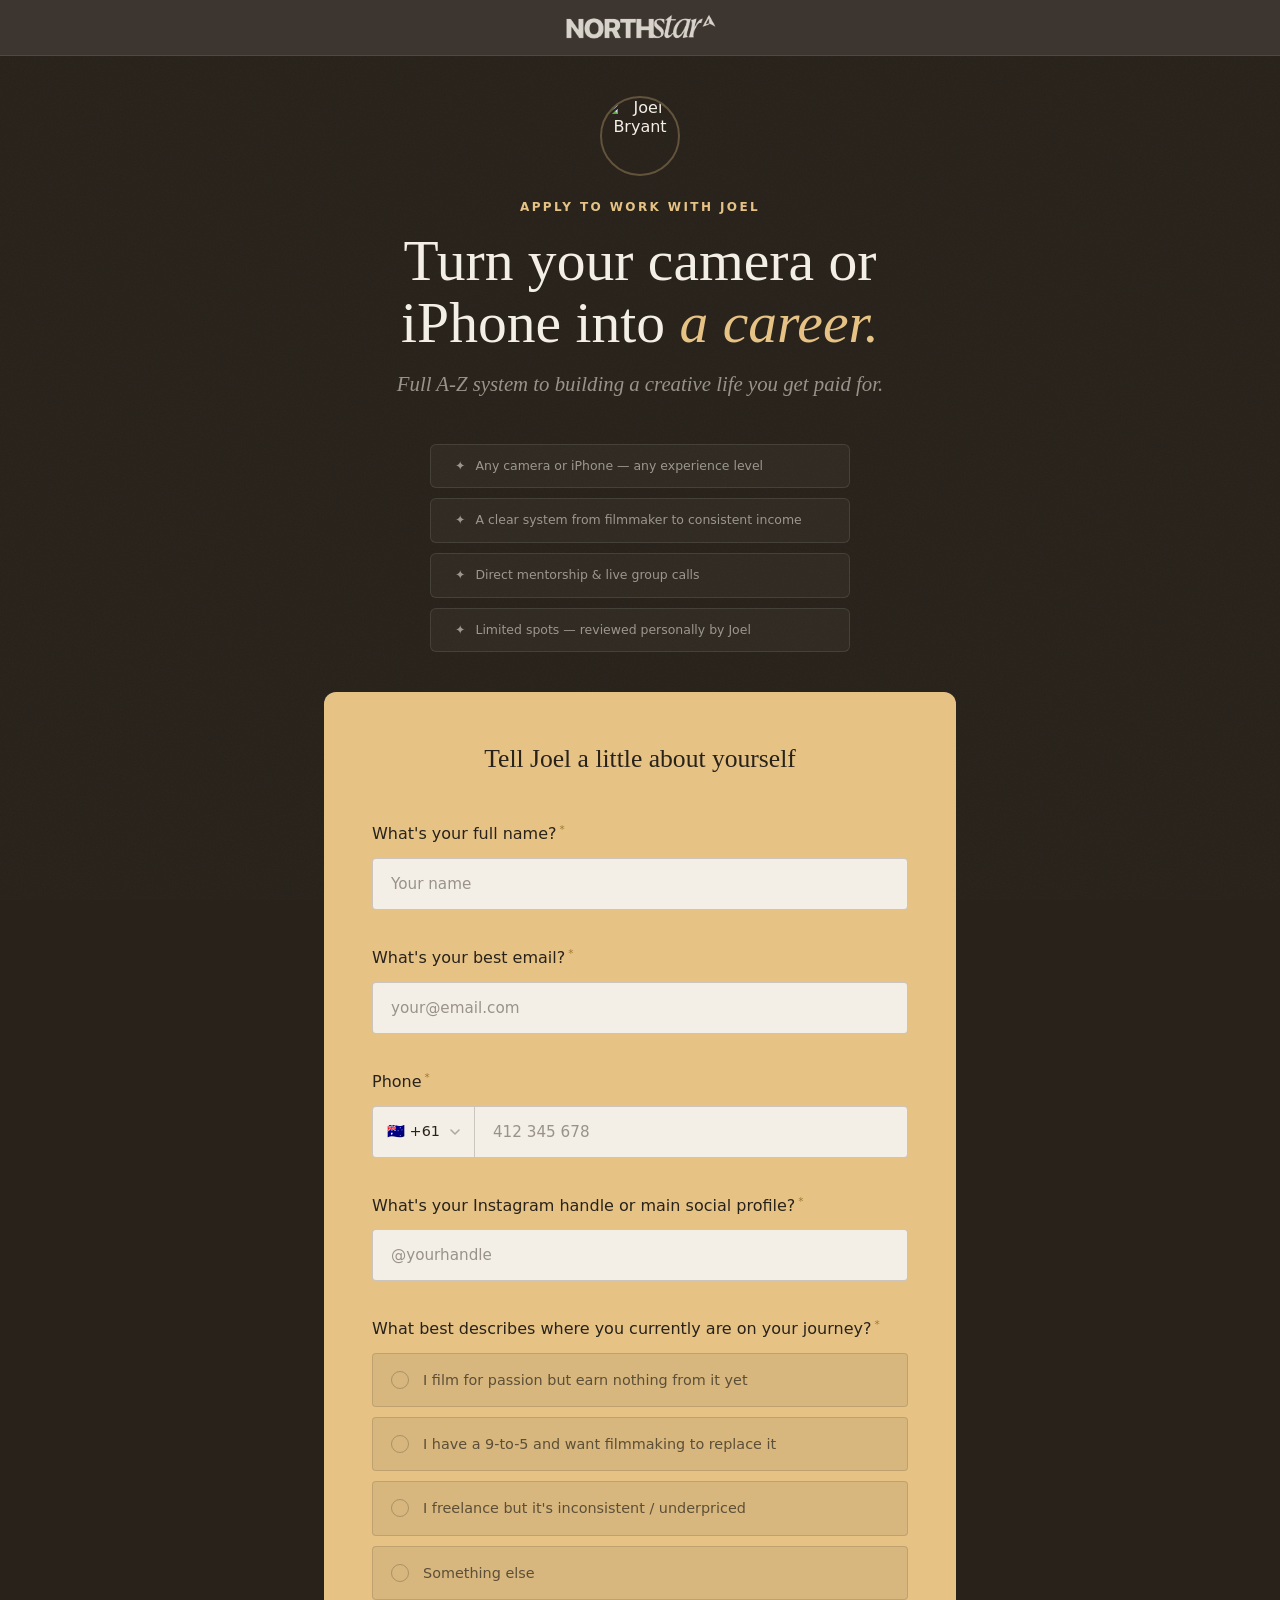
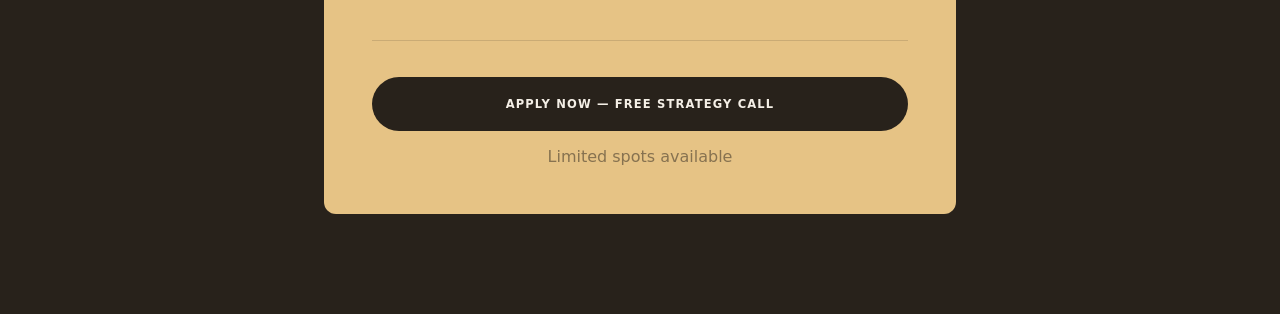
==== apply.html @ 221c1ce3 "Push to the top." ====
<!DOCTYPE html>
<html lang="en">
<head>
<meta charset="UTF-8">
<meta name="viewport" content="width=device-width, initial-scale=1.0">
<title>Apply — Northstar Academy</title>
<link rel="icon" type="image/jpeg" href="images/favicon.jpg">
<link rel="preconnect" href="https://fonts.googleapis.com">
<link rel="preconnect" href="https://fonts.gstatic.com" crossorigin>
<link href="https://fonts.googleapis.com/css2?family=DM+Mono:wght@300;400&display=swap" rel="stylesheet">
<style>
@font-face{font-family:'Canela Text';src:url('fonts/CanelaText-Regular.woff2') format('woff2');font-weight:400;font-style:normal;font-display:swap;}
@font-face{font-family:'Canela Text';src:url('fonts/CanelaText-RegularItalic.woff2') format('woff2');font-weight:400;font-style:italic;font-display:swap;}
@font-face{font-family:'SF Pro Display';src:url('fonts/SFProDisplay-Regular.woff2') format('woff2');font-weight:400;font-style:normal;font-display:swap;}
@font-face{font-family:'SF Pro Display';src:url('fonts/SFProDisplay-Medium.woff2') format('woff2');font-weight:500;font-style:normal;font-display:swap;}

:root{
  --bg:#28221b;--bg2:#3d3530;--bg3:#322b24;
  --cream:#f4efe6;--cream2:rgba(244,239,230,0.55);--cream3:rgba(244,239,230,0.12);
  --gold:#e6c385;--amber:#a07830;
  --border:rgba(244,239,230,0.1);--border2:rgba(244,239,230,0.18);
  --serif:'Canela Text',Georgia,serif;
  --sans:'SF Pro Display',system-ui,sans-serif;
  --mono:'DM Mono',monospace;
}

*,*::before,*::after{box-sizing:border-box;margin:0;padding:0;}
html{scroll-behavior:smooth;}
body{
  background:var(--bg);
  color:var(--cream);
  font-family:var(--sans);
  font-weight:400;
  min-height:100vh;
  -webkit-font-smoothing:antialiased;
}
body::before{content:'';position:fixed;inset:0;pointer-events:none;z-index:0;opacity:0.025;background-image:url("data:image/svg+xml,%3Csvg xmlns='http://www.w3.org/2000/svg' width='300' height='300'%3E%3Cfilter id='n'%3E%3CfeTurbulence type='fractalNoise' baseFrequency='0.65' numOctaves='4' stitchTiles='stitch'/%3E%3C/filter%3E%3Crect width='300' height='300' filter='url(%23n)'/%3E%3C/svg%3E");}

/* ── PAGE WRAPPER ── */
.page{position:relative;z-index:1;}

/* ── TOP BAR ── */
.topbar{
  background:var(--bg2);
  border-bottom:1px solid var(--border);
  display:flex;align-items:center;justify-content:center;
  height:56px;
  position:sticky;top:0;z-index:100;
}
.topbar-logo{
  display:inline-flex;align-items:center;gap:10px;
  text-decoration:none;
}
.topbar-logo svg{width:22px;height:22px;}
.topbar-logo-text{
  font-family:var(--sans);font-size:0.62rem;
  letter-spacing:0.22em;text-transform:uppercase;
  color:rgba(244,239,230,0.5);
}
.topbar-logo-text em{font-style:normal;color:var(--gold);}

/* ── HERO ── */
.hero{
  text-align:center;
  padding:40px 24px 24px;
}
.hero-photo{
  width:80px;height:80px;border-radius:50%;
  overflow:hidden;border:2px solid rgba(230,195,133,0.3);
  margin:0 auto 24px;
}
.hero-photo img{width:100%;height:100%;object-fit:cover;object-position:center top;display:block;}
.hero-eyebrow{
  font-family:var(--sans);font-size:0.75rem;font-weight:600;
  letter-spacing:0.2em;text-transform:uppercase;
  color:var(--gold);margin-bottom:16px;
  display:flex;align-items:center;justify-content:center;
}
.hero-h1{
  font-family:var(--serif);font-weight:400;
  font-size:clamp(2.2rem,5vw,3.6rem);
  line-height:1.08;color:var(--cream);
  margin-bottom:14px;max-width:640px;margin-left:auto;margin-right:auto;
}
.hero-h1 em{font-style:italic;color:var(--gold);}
.hero-sub{
  font-family:var(--serif);font-style:italic;
  font-size:1.3rem;color:var(--cream2);
  line-height:1.5;max-width:640px;
  margin:0 auto 20px;
}

/* ── BULLETS 2x2 ── */















.bullets-grid{display:flex;flex-direction:column;align-items:center;gap:10px;max-width:680px;margin:0 auto;padding:0 24px 20px;}
.bullet-item{display:flex;align-items:center;gap:10px;background:rgba(244,239,230,0.04);border:1px solid var(--border);border-radius:6px;padding:12px 24px;font-size:0.78rem;color:var(--cream2);line-height:1.5;width:420px;max-width:100%;}


/* ── FORM SECTION ── */
.form-section{
  max-width:680px;
  margin:0 auto;
  padding:20px 24px 100px;
}
.form-card{
  background:var(--gold);
  border:none;
  border-radius:12px;
  padding:52px 48px 48px;
}
.form-header{
  text-align:center;
  margin-bottom:48px;
}
.form-header-label{
  font-family:var(--sans);font-size:0.54rem;
  letter-spacing:0.18em;text-transform:uppercase;
  color:rgba(40,34,27,0.5);margin-bottom:12px;
}
.form-header-title{
  font-family:var(--serif);font-weight:400;
  font-size:1.6rem;color:#28221b;
}

/* ── FORM FIELDS ── */
.form-field{margin-bottom:36px;}
.form-q{
  font-family:var(--sans);font-size:1rem;
  font-weight:400;color:#28221b;
  margin-bottom:12px;line-height:1.4;
}
.form-q sup{color:var(--amber);font-size:0.65rem;margin-left:3px;}

input[type=text],
input[type=email],
input[type=tel],
select{
  width:100%;
  background:var(--cream);
  border:1px solid rgba(40,34,27,0.2);
  color:#28221b;
  font-family:var(--sans);font-size:0.95rem;font-weight:400;
  padding:16px 18px;
  outline:none;
  transition:border-color 0.2s,background 0.2s;
  -webkit-appearance:none;border-radius:4px;
}
input[type=text]:focus,
input[type=email]:focus,
input[type=tel]:focus,
select:focus{
  border-color:rgba(40,34,27,0.5);
  background:#ede8df;
}
input::placeholder,textarea::placeholder{color:rgba(40,34,27,0.45);}
select{cursor:pointer;color:rgba(40,34,27,0.4);}
select.has-value{color:#28221b;}
select option{background:var(--bg2);color:var(--cream);}

/* Phone */
.phone-wrap{
  display:flex;align-items:stretch;gap:0;
}
.country-select-wrap{
  position:relative;display:flex;align-items:center;gap:6px;
  background:var(--cream);border:1px solid rgba(40,34,27,0.2);
  border-right:none;border-radius:4px 0 0 4px;
  padding:0 14px;flex-shrink:0;cursor:pointer;min-width:100px;
  transition:border-color 0.2s;
}
.phone-wrap:focus-within .country-select-wrap{border-color:rgba(40,34,27,0.5);}
.country-select-wrap select{
  position:absolute;inset:0;opacity:0;cursor:pointer;
  width:100%;border:none;background:transparent;border-radius:0;padding:0;
}
.dial-code{font-size:0.9rem;color:#28221b;white-space:nowrap;pointer-events:none;}
.chevron{color:rgba(40,34,27,0.35);flex-shrink:0;pointer-events:none;margin-left:4px;}
.phone-wrap input[type=tel]{border-radius:0 4px 4px 0;}
.phone-wrap:focus-within input[type=tel]{border-color:rgba(40,34,27,0.5);}

/* Radio options */
.radio-options{display:flex;flex-direction:column;gap:10px;}
.radio-opt{
  display:flex;align-items:center;gap:14px;
  background:rgba(40,34,27,0.07);border:1px solid rgba(40,34,27,0.15);
  padding:16px 18px;border-radius:4px;cursor:pointer;
  transition:border-color 0.2s,background 0.2s;
}
.radio-opt:hover{border-color:rgba(40,34,27,0.35);background:#ede8df;}
.radio-opt input[type=radio]{display:none;}
.radio-dot{
  width:18px;height:18px;border-radius:50%;
  border:1px solid rgba(40,34,27,0.25);flex-shrink:0;
  display:flex;align-items:center;justify-content:center;
  transition:border-color 0.2s;
}
.radio-dot::after{
  content:'';width:8px;height:8px;border-radius:50%;
  background:#28221b;opacity:0;transition:opacity 0.15s;
}
.radio-opt.selected{border-color:rgba(40,34,27,0.5);background:rgba(40,34,27,0.1);}
.radio-opt.selected .radio-dot{border-color:#28221b;}
.radio-opt.selected .radio-dot::after{opacity:1;}
.radio-label{font-size:0.9rem;color:rgba(40,34,27,0.7);line-height:1.4;}
.radio-opt.selected .radio-label{color:#28221b;}

/* Submit area */
.submit-area{
  margin-top:40px;
  padding-top:36px;
  border-top:1px solid rgba(40,34,27,0.15);
}
.submit-btn{
  width:100%;
  background:#28221b;color:var(--cream);
  border:none;
  font-family:var(--sans);font-size:0.72rem;font-weight:600;
  letter-spacing:0.1em;text-transform:uppercase;
  padding:20px;cursor:pointer;
  transition:background 0.25s;border-radius:999px;
  transition:background 0.25s;border-radius:999px;
.submit-btn:hover{background:#3d3530;}

.disclaimer{
  margin-top:18px;font-family:var(--sans);font-size:0.5rem;
  letter-spacing:0.1em;text-transform:uppercase;
  color:rgba(40,34,27,0.35);text-align:center;line-height:1.8;
}

/* Success */
.success{
  display:none;
  max-width:680px;
  margin:0 auto;
  padding:64px 24px 100px;
  text-align:center;
  animation:fadeUp 0.5s ease forwards;
}
.success-card{
  background:var(--gold);
  border-radius:12px;
  padding:64px 48px;
}
.success-icon{font-size:2rem;margin-bottom:20px;color:#28221b;}
.success h2{
  font-family:var(--serif);font-weight:400;
  font-size:2.4rem;line-height:1.08;
  color:#28221b;margin-bottom:16px;
}
.success p{
  font-size:0.95rem;color:rgba(40,34,27,0.65);
  line-height:1.8;margin-bottom:36px;
}
.success-btn{
  display:inline-block;
  background:#28221b;color:var(--cream);
  border:none;
  font-family:var(--sans);font-size:0.72rem;font-weight:600;
  letter-spacing:0.1em;text-transform:uppercase;
  padding:18px 48px;cursor:pointer;
  transition:background 0.25s;border-radius:999px;
  text-decoration:none;
}
.success-btn:hover{background:#3d3530;}
.success-note{
  margin-top:20px;
  font-family:var(--sans);font-size:0.62rem;
  letter-spacing:0.1em;text-transform:uppercase;
  color:rgba(40,34,27,0.4);
}

/* Back */
.back-wrap{text-align:center;padding:24px;}
.back{
  font-family:var(--sans);font-size:0.52rem;
  letter-spacing:0.12em;text-transform:uppercase;
  color:rgba(244,239,230,0.25);text-decoration:none;
  transition:color 0.2s;display:inline-flex;align-items:center;gap:8px;
}
.back:hover{color:var(--cream2);}
.back::before{content:'←';}

@keyframes fadeUp{from{opacity:0;transform:translateY(12px);}to{opacity:1;transform:translateY(0);}}

/* ── MOBILE ── */
@media(max-width:640px){
  .hero{padding:40px 20px 36px;}
  .bullets-grid{grid-template-columns:1fr;padding:0 20px 36px;}
  .form-section{padding:0 20px 80px;}
  .form-card{padding:36px 24px 36px;}
  .hero-h1{font-size:clamp(1.9rem,8vw,2.8rem);}
}
</style>
</head>
<body>
<div class="page">

  <!-- TOP BAR -->
  <div class="topbar">
    <a href="index.html" class="topbar-logo">
      <img src="images/Main-Logo.png" alt="Northstar Academy" style="height:28px;opacity:0.85;">
    </a>
  </div>

  <!-- HERO -->
  <div class="hero">
    <div class="hero-photo">
      <img src="images/joel-dp.jpg" alt="Joel Bryant">
    </div>
    <p class="hero-eyebrow">Apply to work with Joel</p>
    <h1 class="hero-h1">Turn your camera or iPhone into <em>a career.</em></h1>
    <p class="hero-sub">Full A-Z system to building a creative life you get paid for.</p>
  </div>

  <!-- BULLETS 2x2 -->
  <div class="bullets-grid">
    <div class="bullet-item"><span class="bullet-dot">✦</span>Any camera or iPhone — any experience level</div>
    <div class="bullet-item"><span class="bullet-dot">✦</span>A clear system from filmmaker to consistent income</div>
    <div class="bullet-item"><span class="bullet-dot">✦</span>Direct mentorship &amp; live group calls</div>
    <div class="bullet-item"><span class="bullet-dot">✦</span>Limited spots — reviewed personally by Joel</div>
  </div>

  <div class="form-section">
    <div class="form-card">
    <div class="form-header">
      <h2 class="form-header-title">Tell Joel a little about yourself</h2>
    </div>

    <form id="applyForm" onsubmit="handleSubmit(event)">

      <div class="form-field">
        <p class="form-q">What's your full name?<sup>*</sup></p>
        <input type="text" name="name" placeholder="Your name" required>
      </div>

      <div class="form-field">
        <p class="form-q">What's your best email?<sup>*</sup></p>
        <input type="email" name="email" placeholder="your@email.com" required>
      </div>

      <div class="form-field">
        <p class="form-q">Phone<sup>*</sup></p>
        <div class="phone-wrap">
          <div class="country-select-wrap">
            <select onchange="updateDialCode(this)">
              <option value="+93">🇦🇫 Afghanistan +93</option>
              <option value="+355">🇦🇱 Albania +355</option>
              <option value="+213">🇩🇿 Algeria +213</option>
              <option value="+376">🇦🇩 Andorra +376</option>
              <option value="+244">🇦🇴 Angola +244</option>
              <option value="+1">🇦🇬 Antigua & Barbuda +1</option>
              <option value="+54">🇦🇷 Argentina +54</option>
              <option value="+374">🇦🇲 Armenia +374</option>
              <option value="+297">🇦🇼 Aruba +297</option>
              <option value="+61" selected>🇦🇺 Australia +61</option>
              <option value="+43">🇦🇹 Austria +43</option>
              <option value="+994">🇦🇿 Azerbaijan +994</option>
              <option value="+1">🇧🇸 Bahamas +1</option>
              <option value="+973">🇧🇭 Bahrain +973</option>
              <option value="+880">🇧🇩 Bangladesh +880</option>
              <option value="+1">🇧🇧 Barbados +1</option>
              <option value="+375">🇧🇾 Belarus +375</option>
              <option value="+32">🇧🇪 Belgium +32</option>
              <option value="+501">🇧🇿 Belize +501</option>
              <option value="+229">🇧🇯 Benin +229</option>
              <option value="+975">🇧🇹 Bhutan +975</option>
              <option value="+591">🇧🇴 Bolivia +591</option>
              <option value="+387">🇧🇦 Bosnia & Herzegovina +387</option>
              <option value="+267">🇧🇼 Botswana +267</option>
              <option value="+55">🇧🇷 Brazil +55</option>
              <option value="+673">🇧🇳 Brunei +673</option>
              <option value="+359">🇧🇬 Bulgaria +359</option>
              <option value="+226">🇧🇫 Burkina Faso +226</option>
              <option value="+257">🇧🇮 Burundi +257</option>
              <option value="+238">🇨🇻 Cabo Verde +238</option>
              <option value="+855">🇰🇭 Cambodia +855</option>
              <option value="+237">🇨🇲 Cameroon +237</option>
              <option value="+1">🇨🇦 Canada +1</option>
              <option value="+236">🇨🇫 Central African Republic +236</option>
              <option value="+235">🇹🇩 Chad +235</option>
              <option value="+56">🇨🇱 Chile +56</option>
              <option value="+86">🇨🇳 China +86</option>
              <option value="+57">🇨🇴 Colombia +57</option>
              <option value="+269">🇰🇲 Comoros +269</option>
              <option value="+242">🇨🇬 Congo +242</option>
              <option value="+243">🇨🇩 Congo (DRC) +243</option>
              <option value="+506">🇨🇷 Costa Rica +506</option>
              <option value="+385">🇭🇷 Croatia +385</option>
              <option value="+53">🇨🇺 Cuba +53</option>
              <option value="+357">🇨🇾 Cyprus +357</option>
              <option value="+420">🇨🇿 Czech Republic +420</option>
              <option value="+45">🇩🇰 Denmark +45</option>
              <option value="+253">🇩🇯 Djibouti +253</option>
              <option value="+1">🇩🇲 Dominica +1</option>
              <option value="+1">🇩🇴 Dominican Republic +1</option>
              <option value="+593">🇪🇨 Ecuador +593</option>
              <option value="+20">🇪🇬 Egypt +20</option>
              <option value="+503">🇸🇻 El Salvador +503</option>
              <option value="+240">🇬🇶 Equatorial Guinea +240</option>
              <option value="+291">🇪🇷 Eritrea +291</option>
              <option value="+372">🇪🇪 Estonia +372</option>
              <option value="+268">🇸🇿 Eswatini +268</option>
              <option value="+251">🇪🇹 Ethiopia +251</option>
              <option value="+679">🇫🇯 Fiji +679</option>
              <option value="+358">🇫🇮 Finland +358</option>
              <option value="+33">🇫🇷 France +33</option>
              <option value="+241">🇬🇦 Gabon +241</option>
              <option value="+220">🇬🇲 Gambia +220</option>
              <option value="+995">🇬🇪 Georgia +995</option>
              <option value="+49">🇩🇪 Germany +49</option>
              <option value="+233">🇬🇭 Ghana +233</option>
              <option value="+30">🇬🇷 Greece +30</option>
              <option value="+1">🇬🇩 Grenada +1</option>
              <option value="+502">🇬🇹 Guatemala +502</option>
              <option value="+224">🇬🇳 Guinea +224</option>
              <option value="+245">🇬🇼 Guinea-Bissau +245</option>
              <option value="+592">🇬🇾 Guyana +592</option>
              <option value="+509">🇭🇹 Haiti +509</option>
              <option value="+504">🇭🇳 Honduras +504</option>
              <option value="+852">🇭🇰 Hong Kong +852</option>
              <option value="+36">🇭🇺 Hungary +36</option>
              <option value="+354">🇮🇸 Iceland +354</option>
              <option value="+91">🇮🇳 India +91</option>
              <option value="+62">🇮🇩 Indonesia +62</option>
              <option value="+98">🇮🇷 Iran +98</option>
              <option value="+964">🇮🇶 Iraq +964</option>
              <option value="+353">🇮🇪 Ireland +353</option>
              <option value="+972">🇮🇱 Israel +972</option>
              <option value="+39">🇮🇹 Italy +39</option>
              <option value="+1">🇯🇲 Jamaica +1</option>
              <option value="+81">🇯🇵 Japan +81</option>
              <option value="+962">🇯🇴 Jordan +962</option>
              <option value="+7">🇰🇿 Kazakhstan +7</option>
              <option value="+254">🇰🇪 Kenya +254</option>
              <option value="+686">🇰🇮 Kiribati +686</option>
              <option value="+383">🇽🇰 Kosovo +383</option>
              <option value="+965">🇰🇼 Kuwait +965</option>
              <option value="+996">🇰🇬 Kyrgyzstan +996</option>
              <option value="+856">🇱🇦 Laos +856</option>
              <option value="+371">🇱🇻 Latvia +371</option>
              <option value="+961">🇱🇧 Lebanon +961</option>
              <option value="+266">🇱🇸 Lesotho +266</option>
              <option value="+231">🇱🇷 Liberia +231</option>
              <option value="+218">🇱🇾 Libya +218</option>
              <option value="+423">🇱🇮 Liechtenstein +423</option>
              <option value="+370">🇱🇹 Lithuania +370</option>
              <option value="+352">🇱🇺 Luxembourg +352</option>
              <option value="+853">🇲🇴 Macau +853</option>
              <option value="+261">🇲🇬 Madagascar +261</option>
              <option value="+265">🇲🇼 Malawi +265</option>
              <option value="+60">🇲🇾 Malaysia +60</option>
              <option value="+960">🇲🇻 Maldives +960</option>
              <option value="+223">🇲🇱 Mali +223</option>
              <option value="+356">🇲🇹 Malta +356</option>
              <option value="+692">🇲🇭 Marshall Islands +692</option>
              <option value="+222">🇲🇷 Mauritania +222</option>
              <option value="+230">🇲🇺 Mauritius +230</option>
              <option value="+52">🇲🇽 Mexico +52</option>
              <option value="+691">🇫🇲 Micronesia +691</option>
              <option value="+373">🇲🇩 Moldova +373</option>
              <option value="+377">🇲🇨 Monaco +377</option>
              <option value="+976">🇲🇳 Mongolia +976</option>
              <option value="+382">🇲🇪 Montenegro +382</option>
              <option value="+212">🇲🇦 Morocco +212</option>
              <option value="+258">🇲🇿 Mozambique +258</option>
              <option value="+264">🇳🇦 Namibia +264</option>
              <option value="+674">🇳🇷 Nauru +674</option>
              <option value="+977">🇳🇵 Nepal +977</option>
              <option value="+31">🇳🇱 Netherlands +31</option>
              <option value="+64">🇳🇿 New Zealand +64</option>
              <option value="+505">🇳🇮 Nicaragua +505</option>
              <option value="+227">🇳🇪 Niger +227</option>
              <option value="+234">🇳🇬 Nigeria +234</option>
              <option value="+850">🇰🇵 North Korea +850</option>
              <option value="+389">🇲🇰 North Macedonia +389</option>
              <option value="+47">🇳🇴 Norway +47</option>
              <option value="+968">🇴🇲 Oman +968</option>
              <option value="+92">🇵🇰 Pakistan +92</option>
              <option value="+680">🇵🇼 Palau +680</option>
              <option value="+970">🇵🇸 Palestine +970</option>
              <option value="+507">🇵🇦 Panama +507</option>
              <option value="+675">🇵🇬 Papua New Guinea +675</option>
              <option value="+595">🇵🇾 Paraguay +595</option>
              <option value="+51">🇵🇪 Peru +51</option>
              <option value="+63">🇵🇭 Philippines +63</option>
              <option value="+48">🇵🇱 Poland +48</option>
              <option value="+351">🇵🇹 Portugal +351</option>
              <option value="+1">🇵🇷 Puerto Rico +1</option>
              <option value="+974">🇶🇦 Qatar +974</option>
              <option value="+40">🇷🇴 Romania +40</option>
              <option value="+7">🇷🇺 Russia +7</option>
              <option value="+250">🇷🇼 Rwanda +250</option>
              <option value="+1">🇰🇳 Saint Kitts & Nevis +1</option>
              <option value="+1">🇱🇨 Saint Lucia +1</option>
              <option value="+1">🇻🇨 Saint Vincent & Grenadines +1</option>
              <option value="+685">🇼🇸 Samoa +685</option>
              <option value="+378">🇸🇲 San Marino +378</option>
              <option value="+239">🇸🇹 São Tomé & Príncipe +239</option>
              <option value="+966">🇸🇦 Saudi Arabia +966</option>
              <option value="+221">🇸🇳 Senegal +221</option>
              <option value="+381">🇷🇸 Serbia +381</option>
              <option value="+248">🇸🇨 Seychelles +248</option>
              <option value="+232">🇸🇱 Sierra Leone +232</option>
              <option value="+65">🇸🇬 Singapore +65</option>
              <option value="+421">🇸🇰 Slovakia +421</option>
              <option value="+386">🇸🇮 Slovenia +386</option>
              <option value="+677">🇸🇧 Solomon Islands +677</option>
              <option value="+252">🇸🇴 Somalia +252</option>
              <option value="+27">🇿🇦 South Africa +27</option>
              <option value="+82">🇰🇷 South Korea +82</option>
              <option value="+211">🇸🇸 South Sudan +211</option>
              <option value="+34">🇪🇸 Spain +34</option>
              <option value="+94">🇱🇰 Sri Lanka +94</option>
              <option value="+249">🇸🇩 Sudan +249</option>
              <option value="+597">🇸🇷 Suriname +597</option>
              <option value="+46">🇸🇪 Sweden +46</option>
              <option value="+41">🇨🇭 Switzerland +41</option>
              <option value="+963">🇸🇾 Syria +963</option>
              <option value="+886">🇹🇼 Taiwan +886</option>
              <option value="+992">🇹🇯 Tajikistan +992</option>
              <option value="+255">🇹🇿 Tanzania +255</option>
              <option value="+66">🇹🇭 Thailand +66</option>
              <option value="+670">🇹🇱 Timor-Leste +670</option>
              <option value="+228">🇹🇬 Togo +228</option>
              <option value="+676">🇹🇴 Tonga +676</option>
              <option value="+1">🇹🇹 Trinidad & Tobago +1</option>
              <option value="+216">🇹🇳 Tunisia +216</option>
              <option value="+90">🇹🇷 Turkey +90</option>
              <option value="+993">🇹🇲 Turkmenistan +993</option>
              <option value="+688">🇹🇻 Tuvalu +688</option>
              <option value="+256">🇺🇬 Uganda +256</option>
              <option value="+380">🇺🇦 Ukraine +380</option>
              <option value="+971">🇦🇪 United Arab Emirates +971</option>
              <option value="+44">🇬🇧 United Kingdom +44</option>
              <option value="+1">🇺🇸 United States +1</option>
              <option value="+598">🇺🇾 Uruguay +598</option>
              <option value="+998">🇺🇿 Uzbekistan +998</option>
              <option value="+678">🇻🇺 Vanuatu +678</option>
              <option value="+58">🇻🇪 Venezuela +58</option>
              <option value="+84">🇻🇳 Vietnam +84</option>
              <option value="+967">🇾🇪 Yemen +967</option>
              <option value="+260">🇿🇲 Zambia +260</option>
              <option value="+263">🇿🇼 Zimbabwe +263</option>
            </select>
            <span class="dial-code" id="dial-display">🇦🇺 +61</span>
            <svg class="chevron" width="10" height="6" viewBox="0 0 10 6" fill="none"><path d="M1 1l4 4 4-4" stroke="currentColor" stroke-width="1.5" stroke-linecap="round" stroke-linejoin="round"/></svg>
          </div>
          <input type="tel" name="phone" placeholder="412 345 678" required>
        </div>
      </div>

      <div class="form-field">
        <p class="form-q">What's your Instagram handle or main social profile?<sup>*</sup></p>
        <input type="text" name="instagram" placeholder="@yourhandle" required>
      </div>

      <div class="form-field">
        <p class="form-q">What best describes where you currently are on your journey?<sup>*</sup></p>
        <div class="radio-options" id="stageOptions">
          <label class="radio-opt" onclick="selectOpt(this)">
            <input type="radio" name="stage" value="hobbyist" required>
            <span class="radio-dot"></span>
            <span class="radio-label">I film for passion but earn nothing from it yet</span>
          </label>
          <label class="radio-opt" onclick="selectOpt(this)">
            <input type="radio" name="stage" value="job">
            <span class="radio-dot"></span>
            <span class="radio-label">I have a 9-to-5 and want filmmaking to replace it</span>
          </label>
          <label class="radio-opt" onclick="selectOpt(this)">
            <input type="radio" name="stage" value="freelancer">
            <span class="radio-dot"></span>
            <span class="radio-label">I freelance but it's inconsistent / underpriced</span>
          </label>
          <label class="radio-opt" onclick="selectOpt(this)">
            <input type="radio" name="stage" value="other">
            <span class="radio-dot"></span>
            <span class="radio-label">Something else</span>
          </label>
        </div>
      </div>

      <div class="submit-area">
        <button type="submit" class="submit-btn">Apply Now — Free Strategy Call</button>
        <p class="disclaimer" id="formDisclaimer" style="margin-top:16px;color:rgba(40,34,27,0.5);text-align:center;">Limited spots available</p>
      </div>
    </form>
    </div>
  </div>

  <div class="success" id="successMsg" style="display:none;">
    <div class="success-card">
      <div class="success-icon">✦</div>
      <h2>Application received.</h2>
      <p>One last step — book your free<br>discovery call with Joel below.</p>
      <a href="https://calendly.com/joelbryant/discovery-call" target="_blank" class="success-btn">Book Your Discovery Call →</a>
      <p class="success-note">Free · 20 minutes · No obligation</p>
    </div>
  </div>



</div>
<script>
const CALENDLY_URL = 'https://calendly.com/joelbryant/discovery-call';

function updateDialCode(sel){
  document.getElementById('dial-display').textContent = sel.options[sel.selectedIndex].text.trim();
}

function selectOpt(el){
  document.querySelectorAll('.radio-opt').forEach(o => o.classList.remove('selected'));
  el.classList.add('selected');
  el.querySelector('input[type=radio]').checked = true;
}

function handleSubmit(e){
  e.preventDefault();
  const form = document.getElementById('applyForm');
  const data = new FormData(form);

  fetch('https://formspree.io/f/mjgpdykg', {
    method: 'POST',
    body: data,
    headers: { 'Accept': 'application/json' }
  })
  .then(res => {
    if(res.ok){
      document.getElementById('applyForm').style.display = 'none';
      document.getElementById('formDisclaimer').style.display = 'none';
      document.querySelector('.form-card').style.display = 'none';
      document.querySelector('.bullets-grid').style.display = 'none';
      document.getElementById('successMsg').style.display = 'block';
      window.scrollTo({top:0, behavior:'smooth'});
    } else {
      alert('Something went wrong. Please try again.');
    }
  })
  .catch(() => alert('Something went wrong. Please try again.'));
}
</script>
</body>
</html>
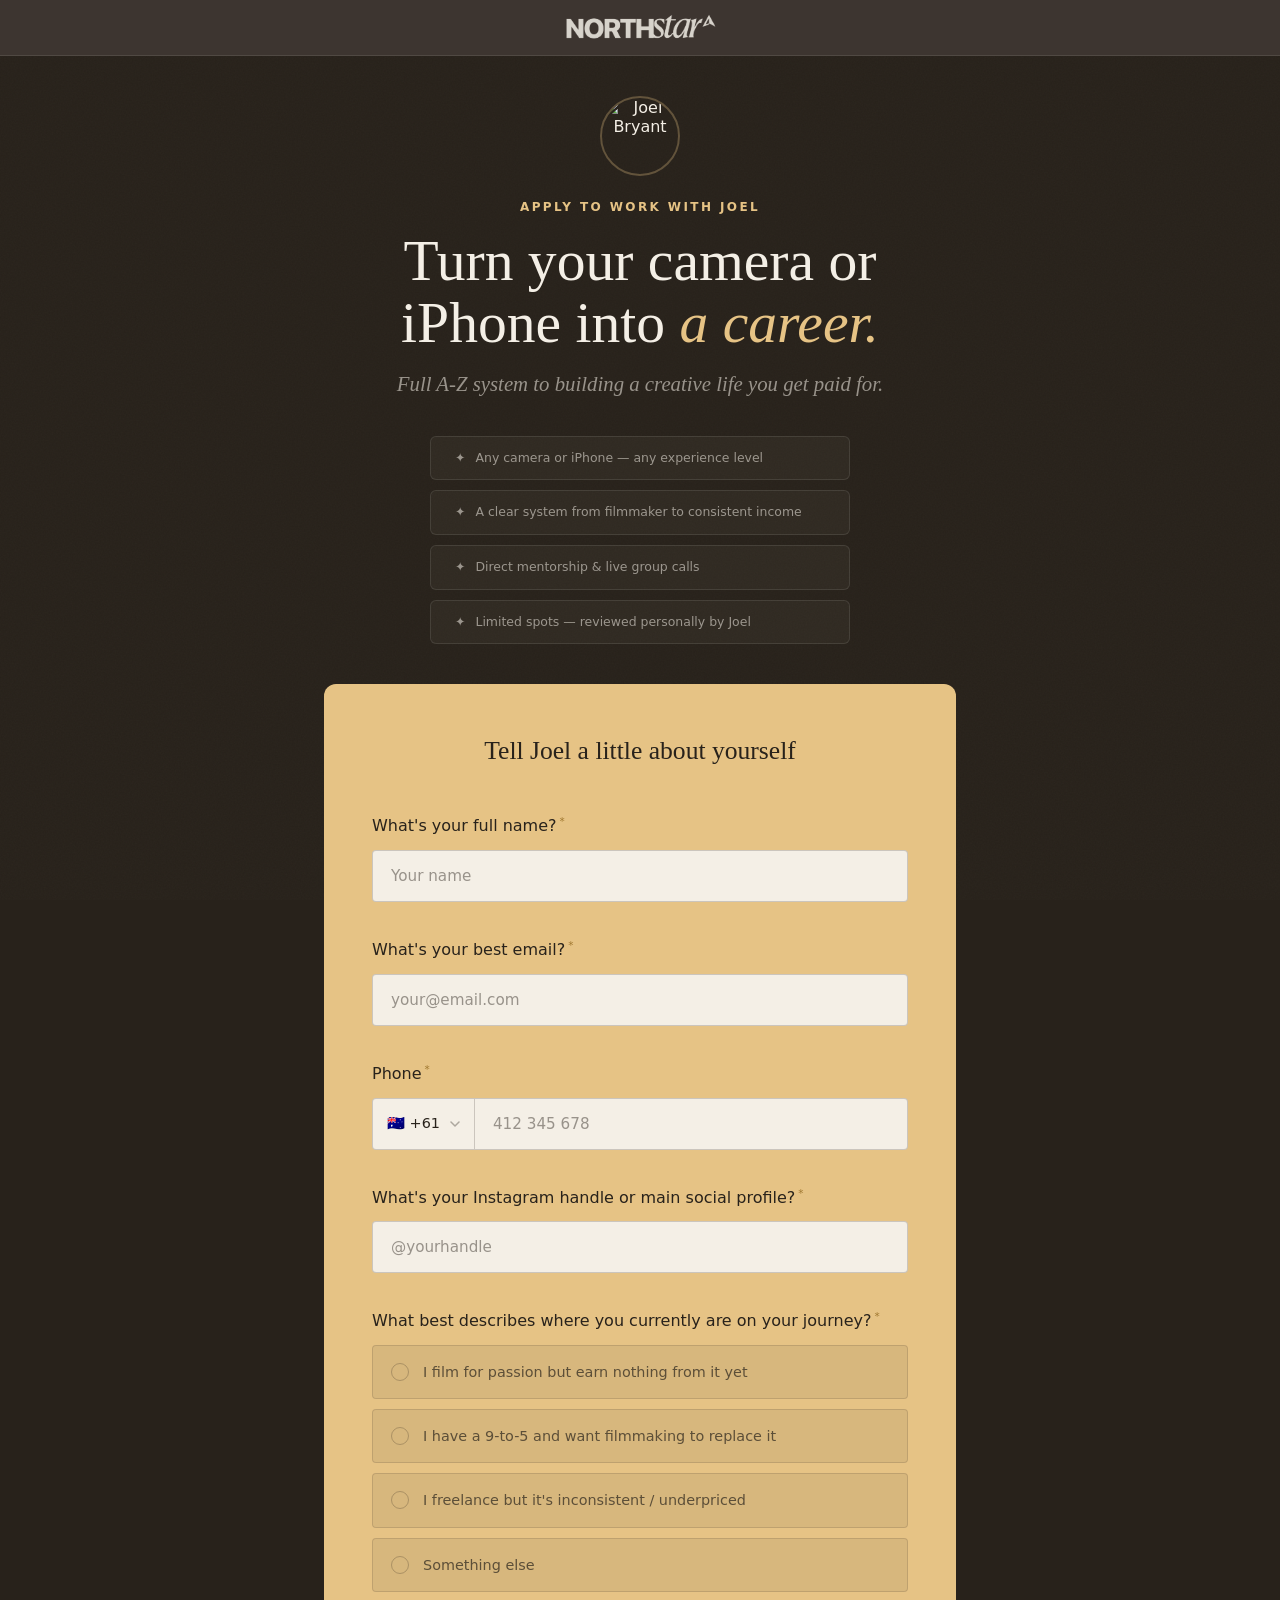
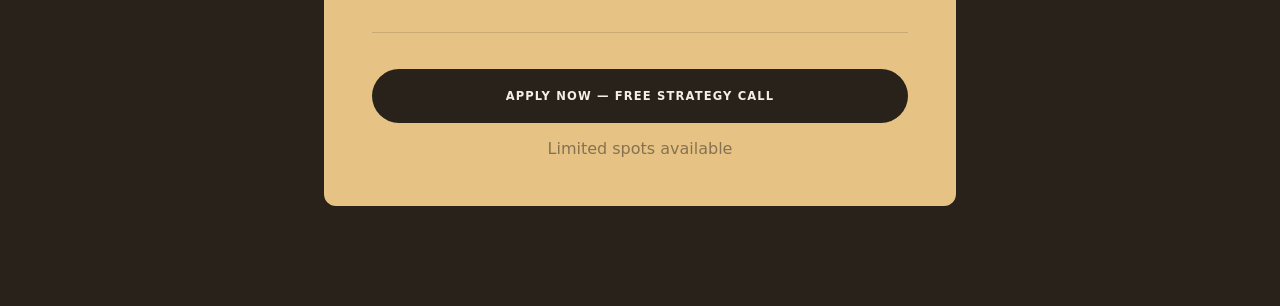
==== commit a63c0675: "push to github" ====
--- a/apply.html
+++ b/apply.html
@@ -62,7 +62,7 @@
 /* ── HERO ── */
 .hero{
   text-align:center;
-  padding:40px 24px 24px;
+  padding:40px 24px 16px;
 }
 .hero-photo{
   width:80px;height:80px;border-radius:50%;
@@ -251,9 +251,10 @@
   animation:fadeUp 0.5s ease forwards;
 }
 .success-card{
-  background:var(--gold);
+  background:#e6c385 !important;
   border-radius:12px;
   padding:64px 48px;
+  color:#28221b;
 }
 .success-icon{font-size:2rem;margin-bottom:20px;color:#28221b;}
 .success h2{
@@ -602,17 +603,15 @@
     </div>
   </div>
 
-  <div class="success" id="successMsg" style="display:none;">
-    <div class="success-card">
-      <div class="success-icon">✦</div>
-      <h2>Application received.</h2>
-      <p>One last step — book your free<br>discovery call with Joel below.</p>
-      <a href="https://calendly.com/joelbryant/discovery-call" target="_blank" class="success-btn">Book Your Discovery Call →</a>
-      <p class="success-note">Free · 20 minutes · No obligation</p>
+  <div id="successMsg" style="display:none;max-width:680px;margin:0 auto;padding:0 24px 100px;text-align:center;">
+    <div style="background:#e6c385;border-radius:12px;padding:64px 48px;">
+      <div style="font-size:2rem;margin-bottom:20px;color:#28221b;">✦</div>
+      <h2 style="font-family:'Canela Text',Georgia,serif;font-weight:400;font-size:2.4rem;line-height:1.08;color:#28221b;margin-bottom:16px;">Application received.</h2>
+      <p style="font-size:0.95rem;color:rgba(40,34,27,0.65);line-height:1.6;margin-bottom:36px;white-space:nowrap;">One last step: book your free discovery call with Joel to see if you're the right fit.</p>
+      <a href="https://calendly.com/joelbryant/discovery-call" target="_blank" style="display:inline-block;background:#28221b;color:#f4efe6;text-decoration:none;font-family:'SF Pro Display',system-ui,sans-serif;font-size:0.72rem;font-weight:600;letter-spacing:0.1em;text-transform:uppercase;padding:18px 48px;border-radius:999px;">Book Your Discovery Call →</a>
+      <p style="margin-top:20px;font-family:'SF Pro Display',system-ui,sans-serif;font-size:0.65rem;font-weight:600;letter-spacing:0.1em;text-transform:uppercase;color:rgba(40,34,27,0.6);">15 minutes · A real conversation</p>
     </div>
   </div>
-
-
 
 </div>
 <script>
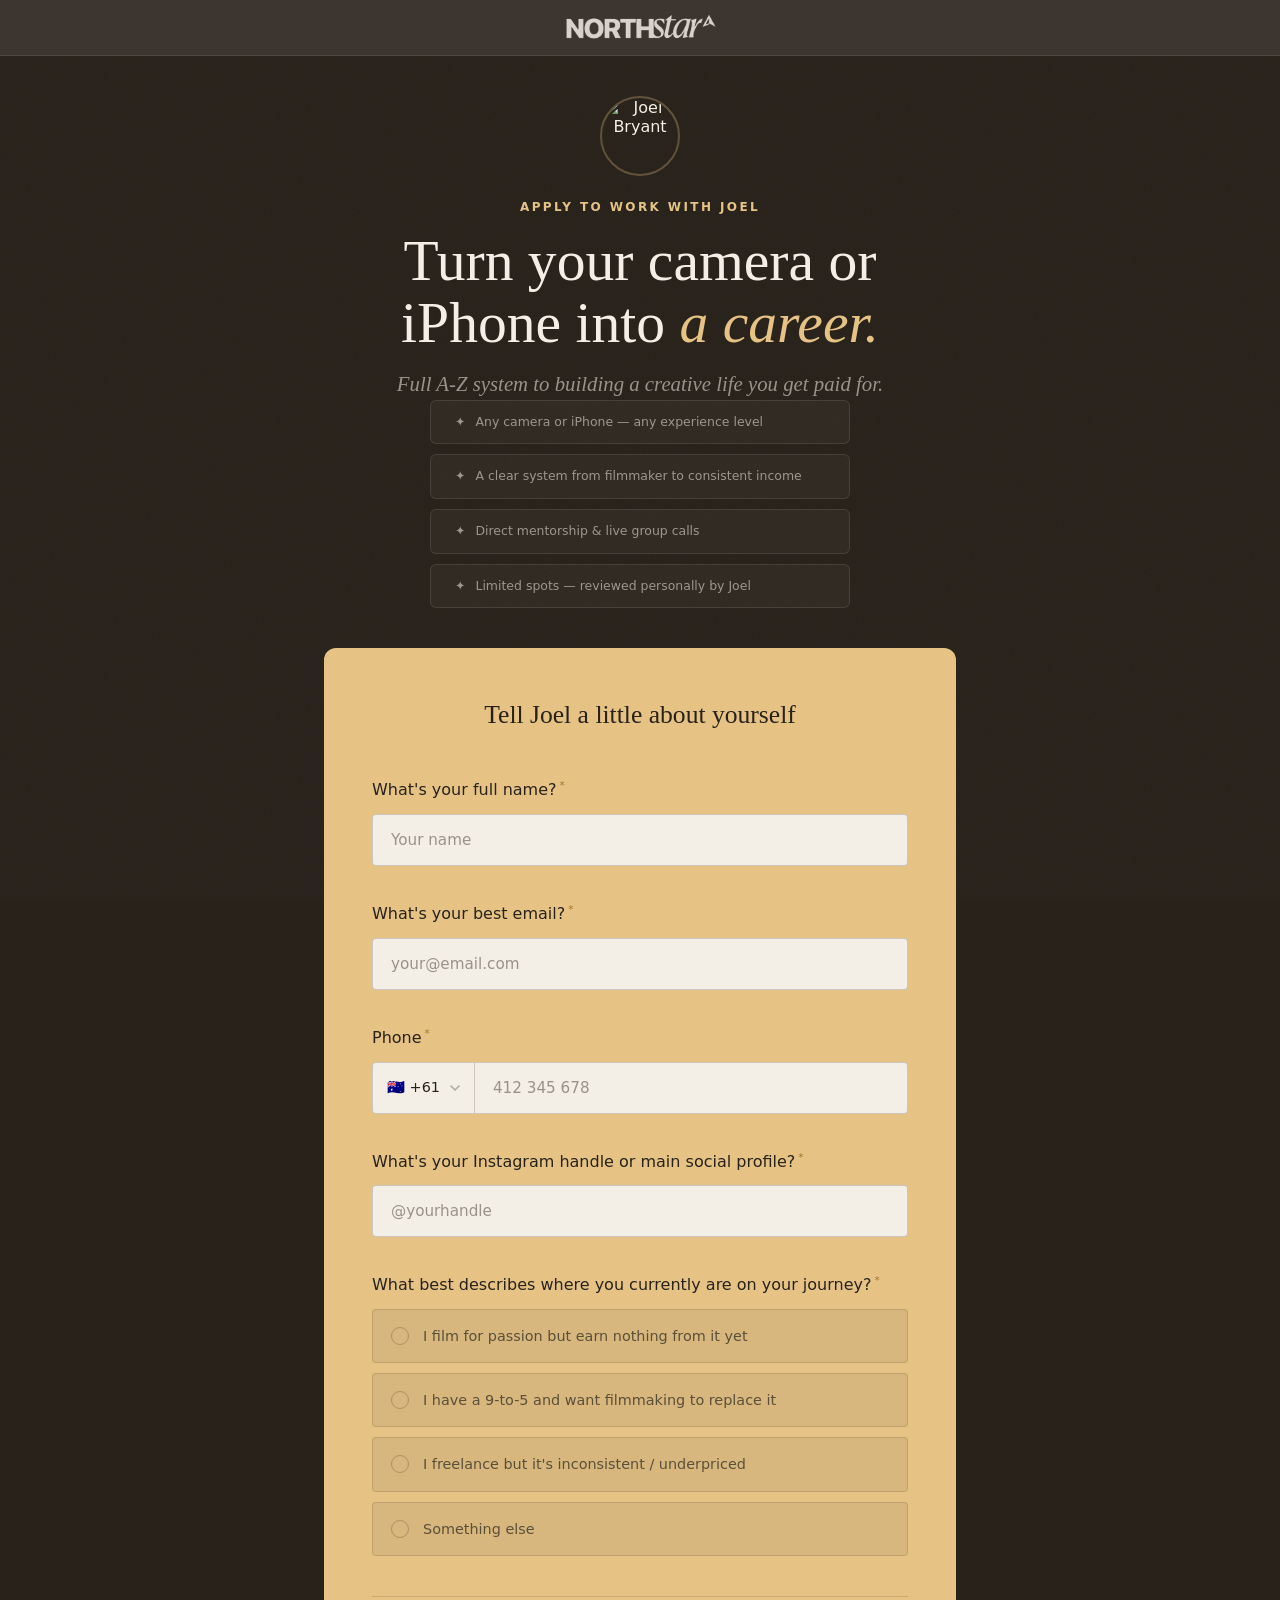
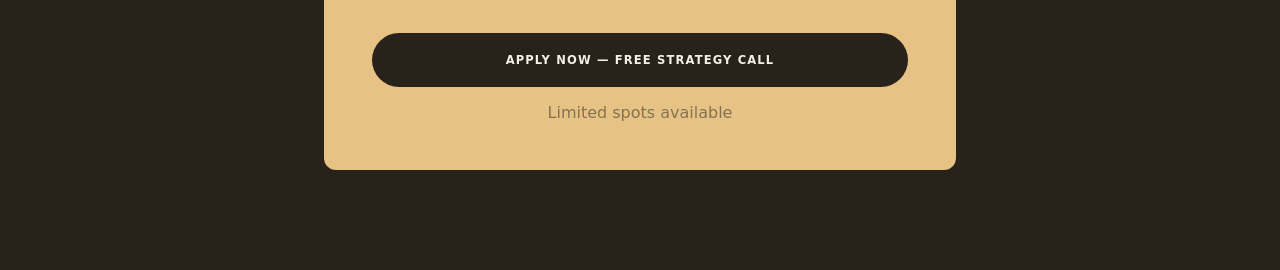
==== commit 0b389ad7: "push to github" ====
--- a/apply.html
+++ b/apply.html
@@ -62,7 +62,7 @@
 /* ── HERO ── */
 .hero{
   text-align:center;
-  padding:40px 24px 16px;
+  padding:40px 24px 0;
 }
 .hero-photo{
   width:80px;height:80px;border-radius:50%;
@@ -87,7 +87,7 @@
   font-family:var(--serif);font-style:italic;
   font-size:1.3rem;color:var(--cream2);
   line-height:1.5;max-width:640px;
-  margin:0 auto 20px;
+  margin:0 auto 0;
 }
 
 /* ── BULLETS 2x2 ── */
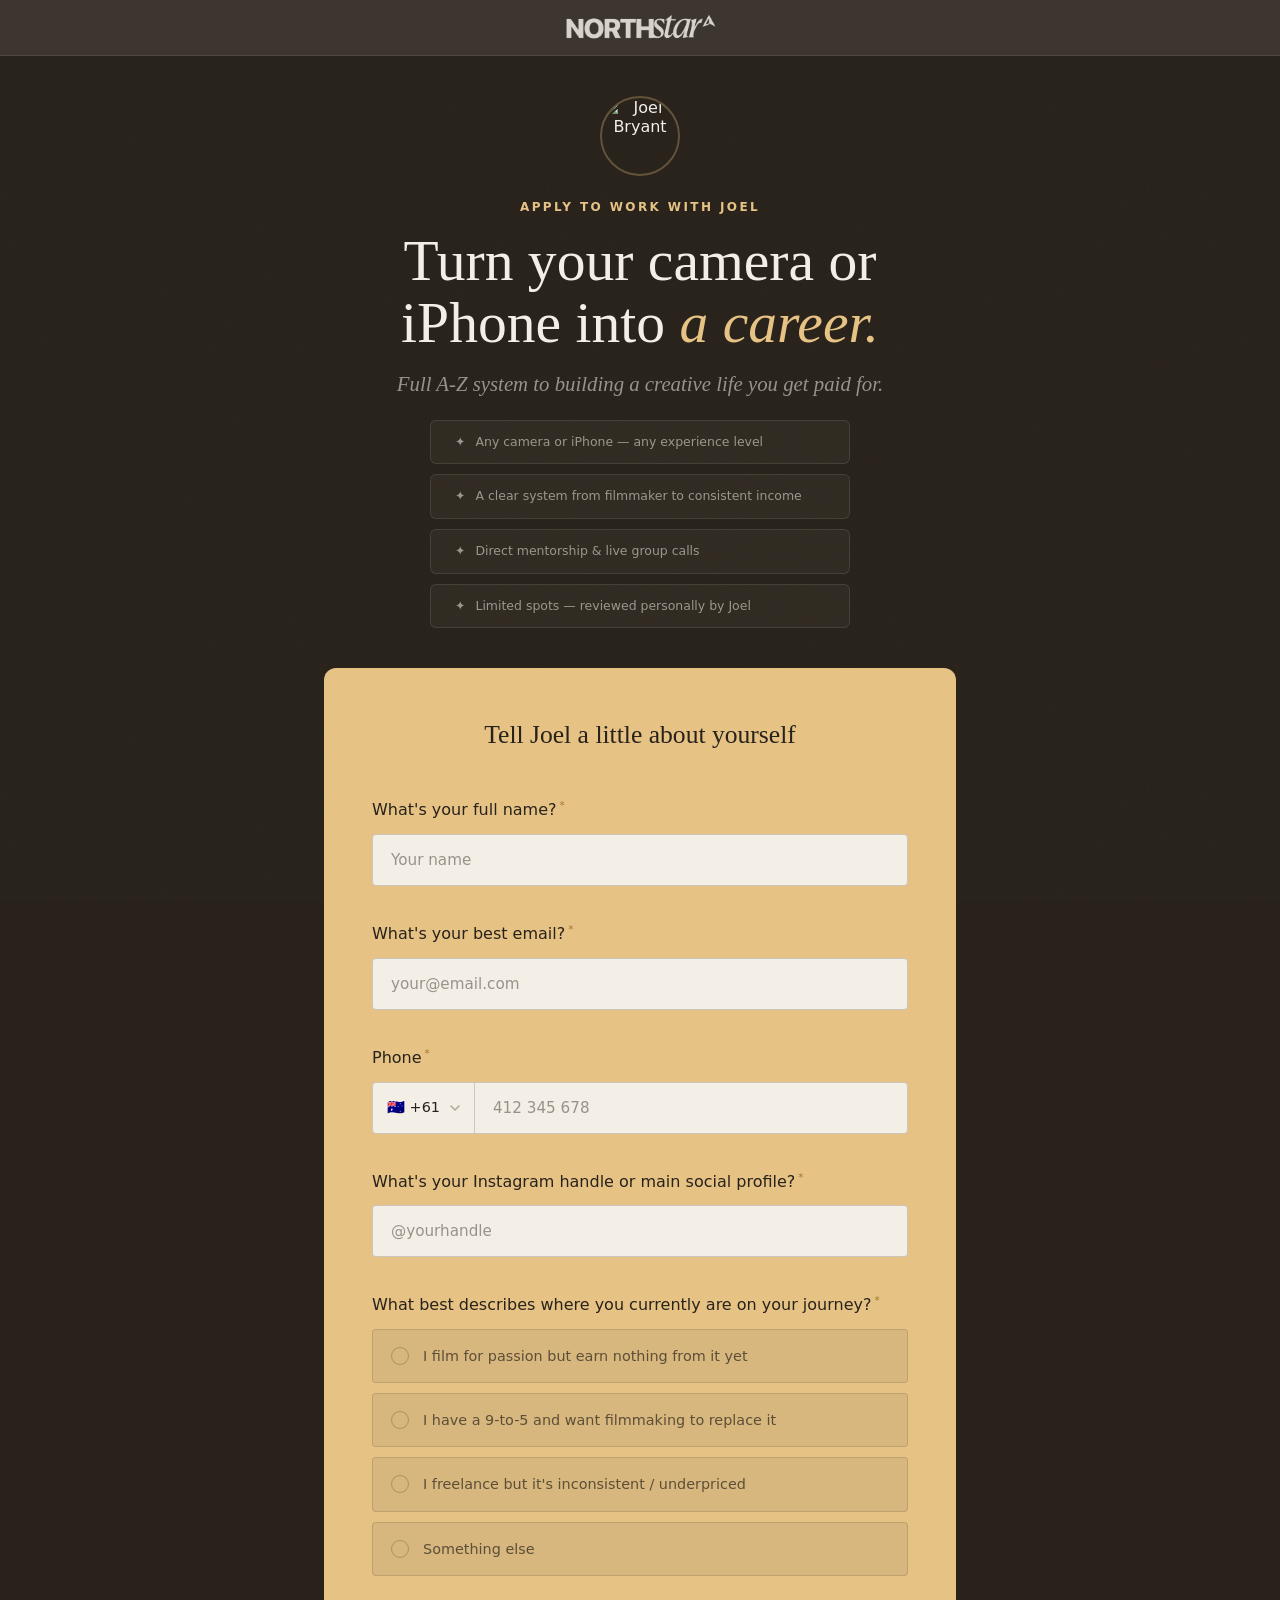
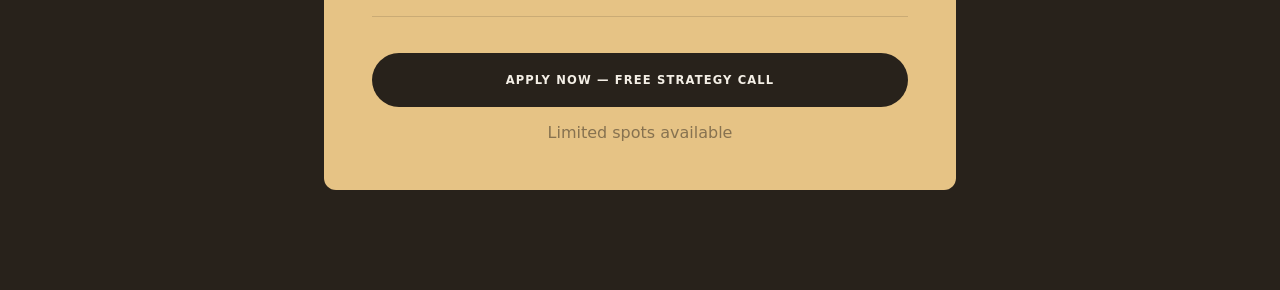
==== commit 2f2a16dd: "push to github" ====
--- a/apply.html
+++ b/apply.html
@@ -87,7 +87,7 @@
   font-family:var(--serif);font-style:italic;
   font-size:1.3rem;color:var(--cream2);
   line-height:1.5;max-width:640px;
-  margin:0 auto 0;
+  margin:0 auto 20px;
 }
 
 /* ── BULLETS 2x2 ── */
@@ -643,6 +643,8 @@
       document.getElementById('formDisclaimer').style.display = 'none';
       document.querySelector('.form-card').style.display = 'none';
       document.querySelector('.bullets-grid').style.display = 'none';
+      document.querySelector('.hero').style.paddingBottom = '0';
+      document.querySelector('.hero-sub').style.marginBottom = '0';
       document.getElementById('successMsg').style.display = 'block';
       window.scrollTo({top:0, behavior:'smooth'});
     } else {
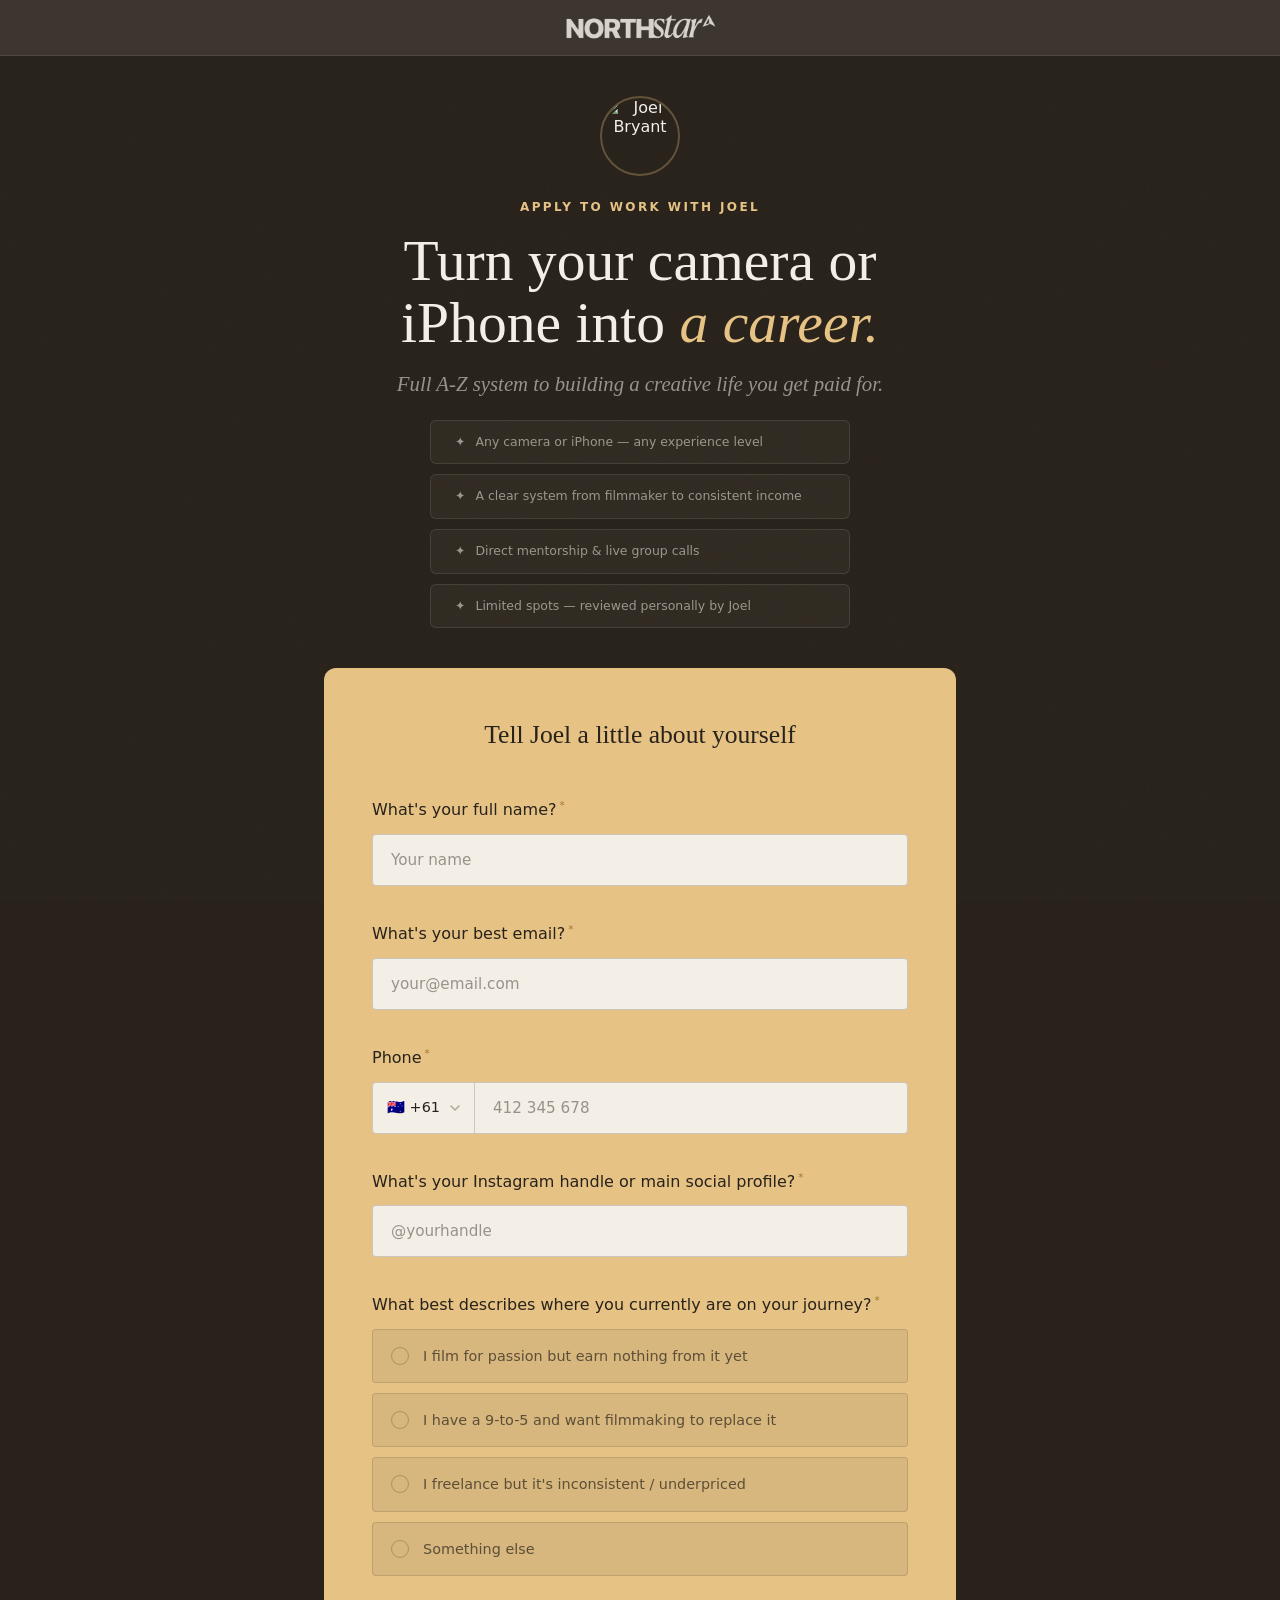
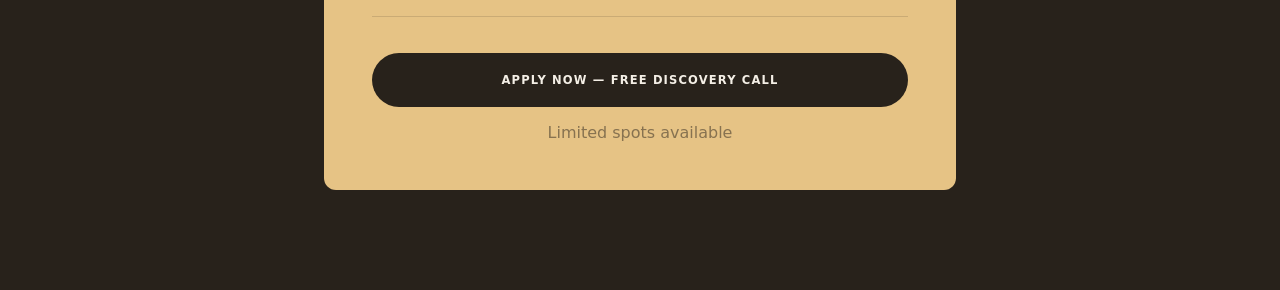
==== commit 5a62a0ce: "push to github" ====
--- a/apply.html
+++ b/apply.html
@@ -596,7 +596,7 @@
       </div>
 
       <div class="submit-area">
-        <button type="submit" class="submit-btn">Apply Now — Free Strategy Call</button>
+        <button type="submit" class="submit-btn">Apply Now — Free Discovery Call</button>
         <p class="disclaimer" id="formDisclaimer" style="margin-top:16px;color:rgba(40,34,27,0.5);text-align:center;">Limited spots available</p>
       </div>
     </form>
@@ -606,10 +606,10 @@
   <div id="successMsg" style="display:none;max-width:680px;margin:0 auto;padding:0 24px 100px;text-align:center;">
     <div style="background:#e6c385;border-radius:12px;padding:64px 48px;">
       <div style="font-size:2rem;margin-bottom:20px;color:#28221b;">✦</div>
-      <h2 style="font-family:'Canela Text',Georgia,serif;font-weight:400;font-size:2.4rem;line-height:1.08;color:#28221b;margin-bottom:16px;">Application received.</h2>
-      <p style="font-size:0.95rem;color:rgba(40,34,27,0.65);line-height:1.6;margin-bottom:36px;white-space:nowrap;">One last step: book your free discovery call with Joel to see if you're the right fit.</p>
+      <h2 style="font-family:'Canela Text',Georgia,serif;font-weight:400;font-size:2.4rem;line-height:1.08;color:#28221b;margin-bottom:16px;">Application received —<br><em style="font-style:italic;">one last step.</em></h2>
+      <p style="font-size:0.95rem;color:rgba(40,34,27,0.65);line-height:1.6;margin-bottom:36px;">Book your free discovery call with Joel to see if you're the right fit.</p>
       <a href="https://calendly.com/joelbryant/discovery-call" target="_blank" style="display:inline-block;background:#28221b;color:#f4efe6;text-decoration:none;font-family:'SF Pro Display',system-ui,sans-serif;font-size:0.72rem;font-weight:600;letter-spacing:0.1em;text-transform:uppercase;padding:18px 48px;border-radius:999px;">Book Your Discovery Call →</a>
-      <p style="margin-top:20px;font-family:'SF Pro Display',system-ui,sans-serif;font-size:0.65rem;font-weight:600;letter-spacing:0.1em;text-transform:uppercase;color:rgba(40,34,27,0.6);">15 minutes · A real conversation</p>
+      <p style="margin-top:20px;font-family:'SF Pro Display',system-ui,sans-serif;font-size:0.65rem;font-weight:600;letter-spacing:0.1em;text-transform:uppercase;color:rgba(40,34,27,0.6);">A 15-minute conversation to see where you're at</p>
     </div>
   </div>
 
@@ -645,6 +645,7 @@
       document.querySelector('.bullets-grid').style.display = 'none';
       document.querySelector('.hero').style.paddingBottom = '0';
       document.querySelector('.hero-sub').style.marginBottom = '0';
+      document.querySelector('.form-section').style.paddingTop = '0';
       document.getElementById('successMsg').style.display = 'block';
       window.scrollTo({top:0, behavior:'smooth'});
     } else {
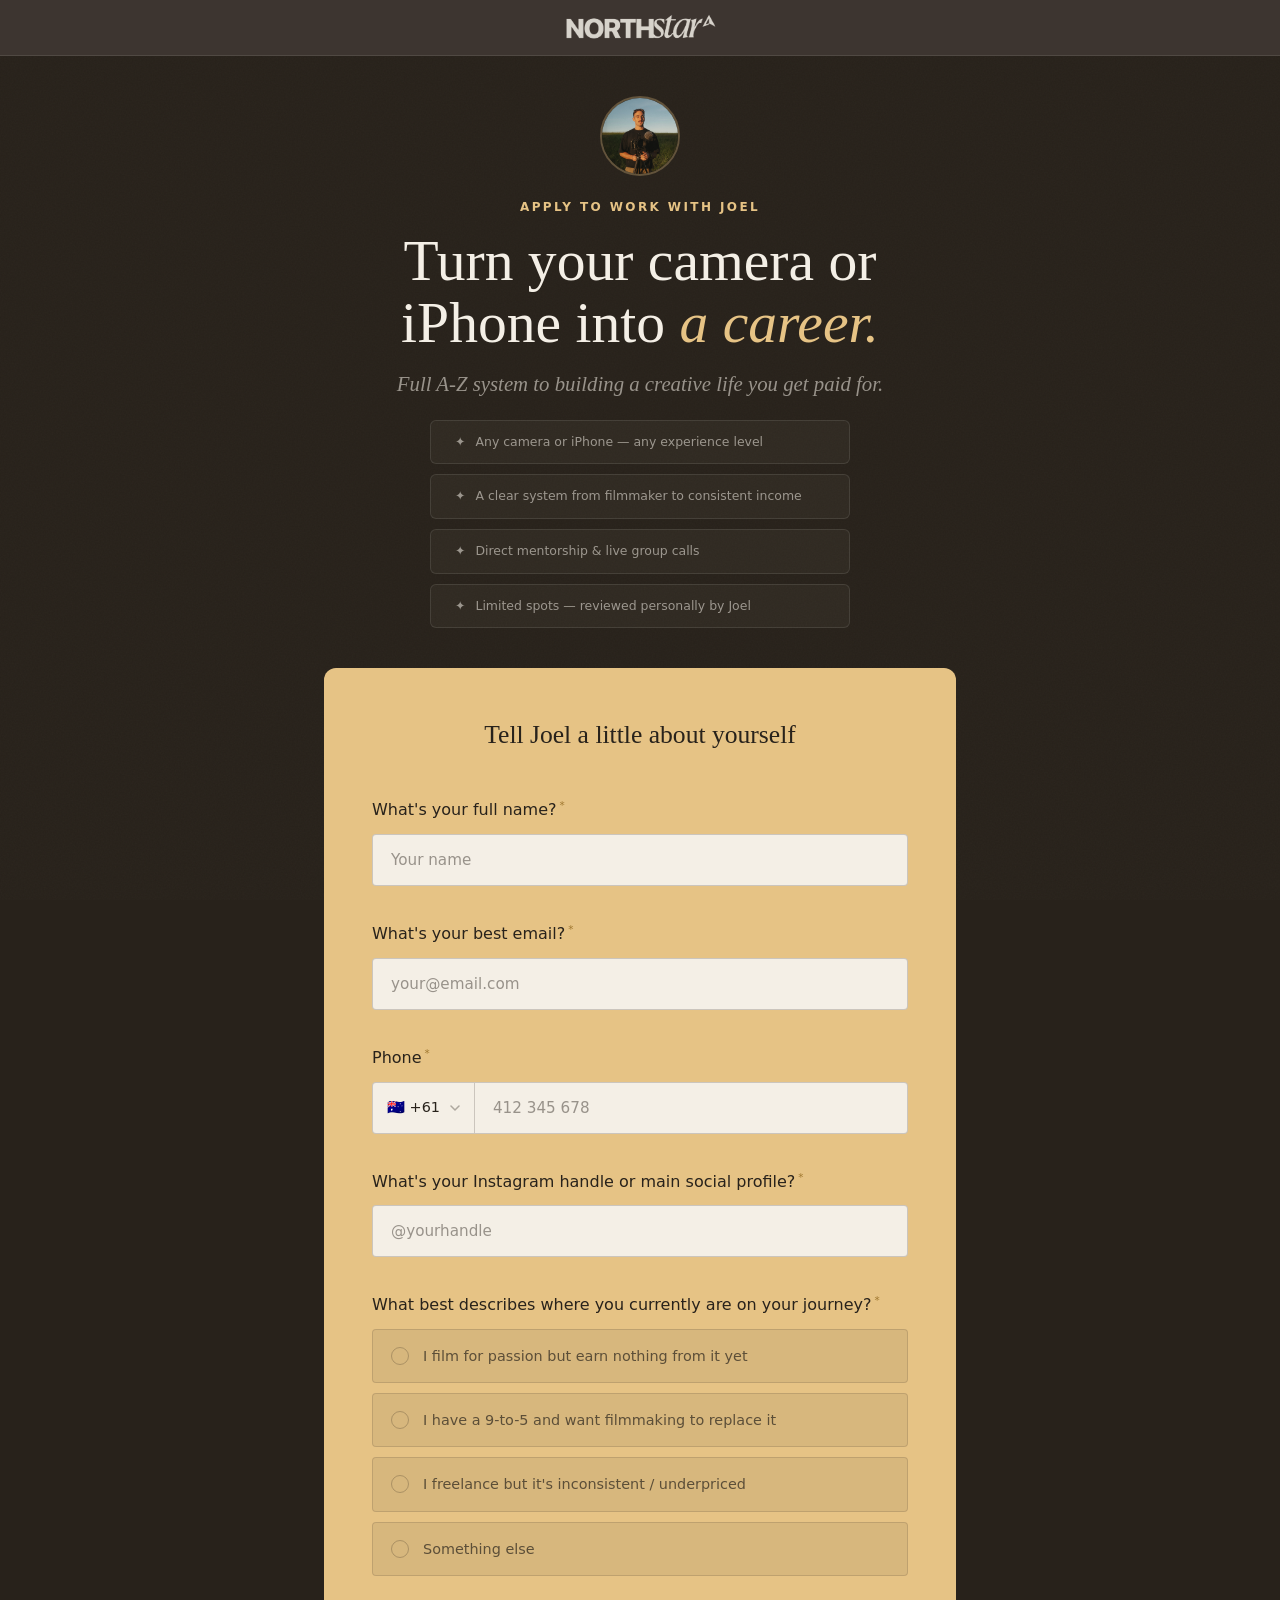
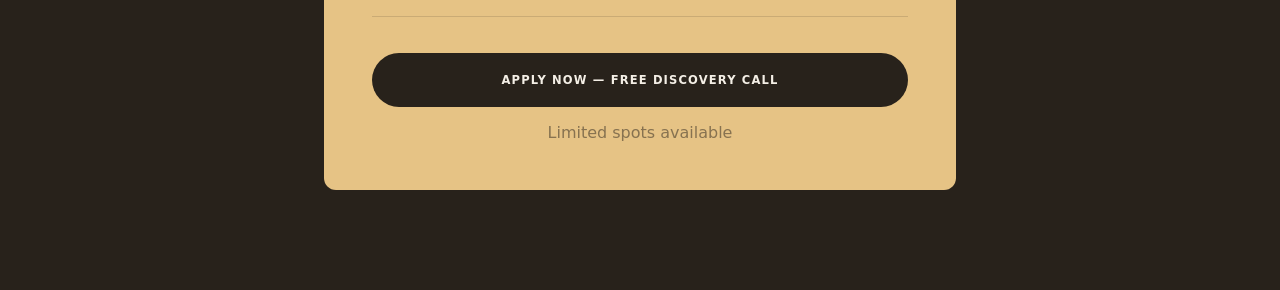
==== commit bd3244e0: "Push to GitHub." ====
--- a/apply.html
+++ b/apply.html
@@ -320,7 +320,7 @@
   <!-- HERO -->
   <div class="hero">
     <div class="hero-photo">
-      <img src="images/joel-dp.jpg" alt="Joel Bryant">
+      <img src="images/joel-dp.webp" alt="Joel Bryant">
     </div>
     <p class="hero-eyebrow">Apply to work with Joel</p>
     <h1 class="hero-h1">Turn your camera or iPhone into <em>a career.</em></h1>
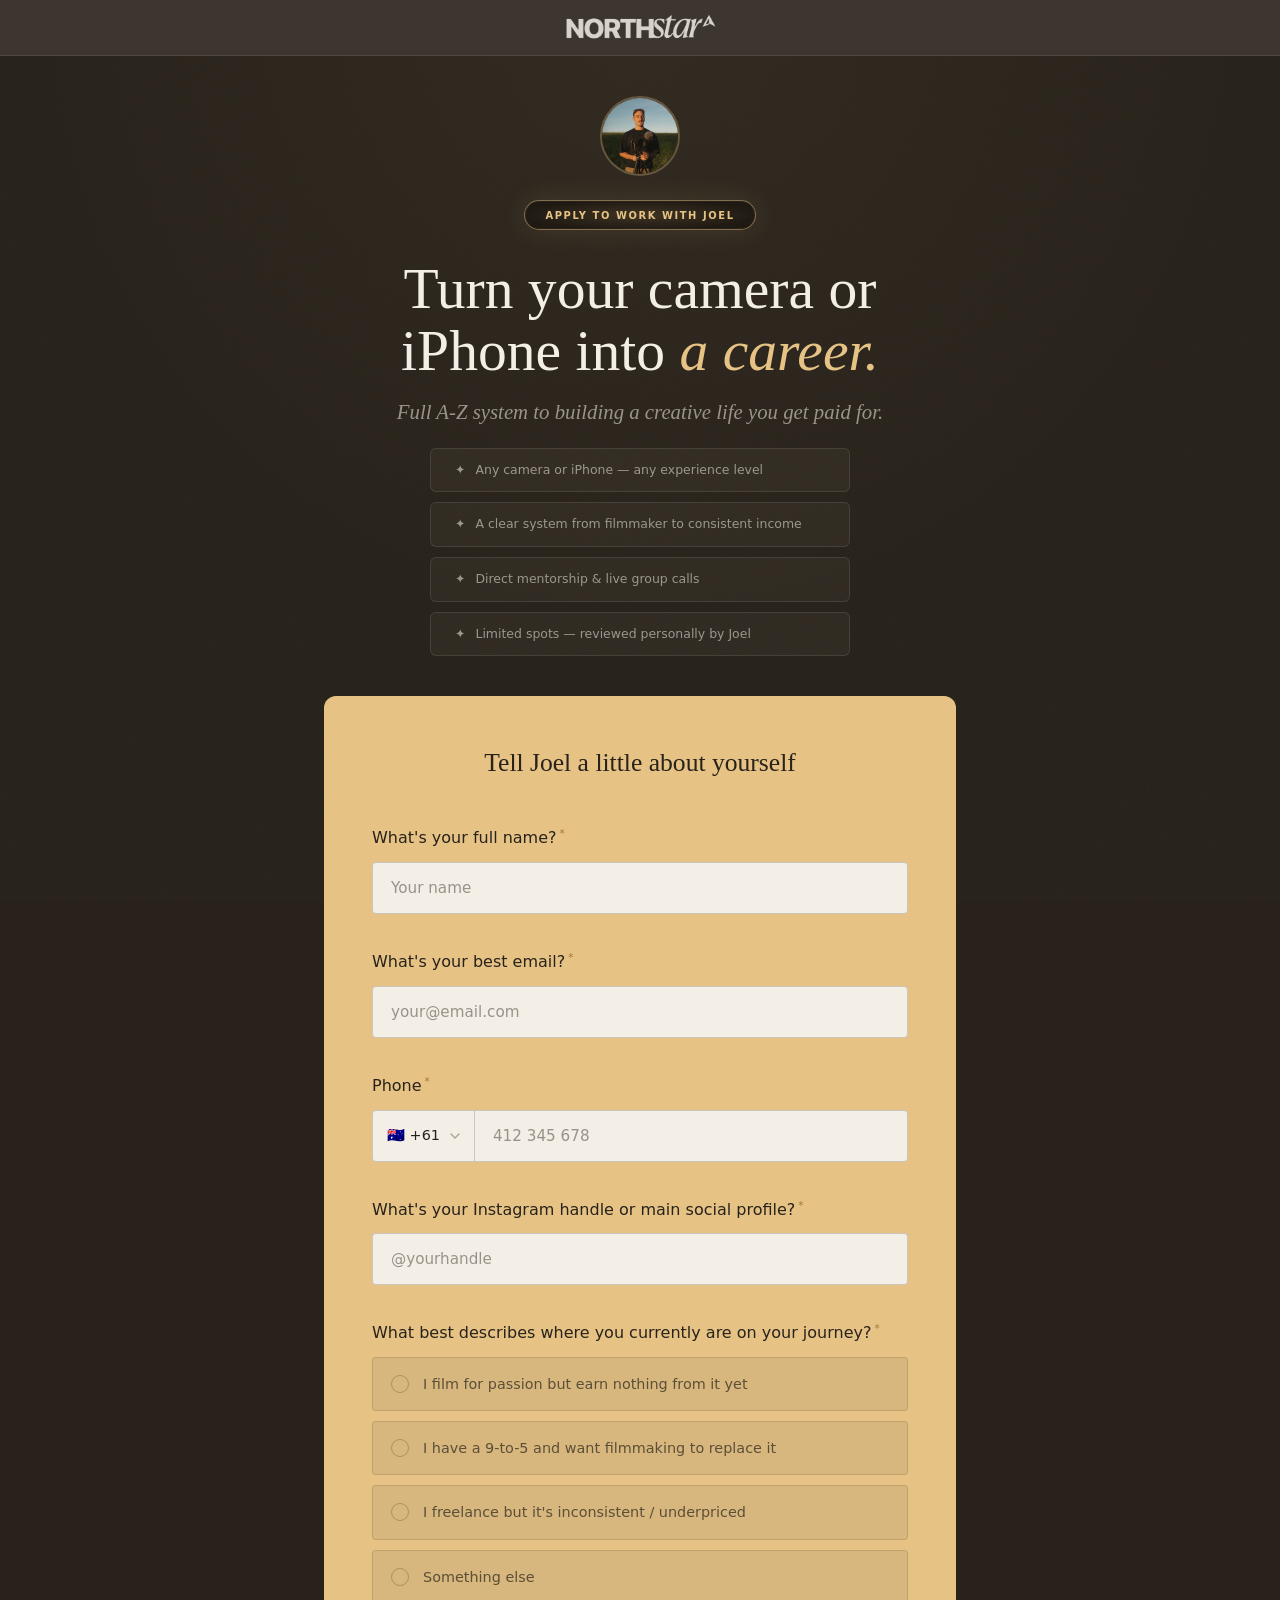
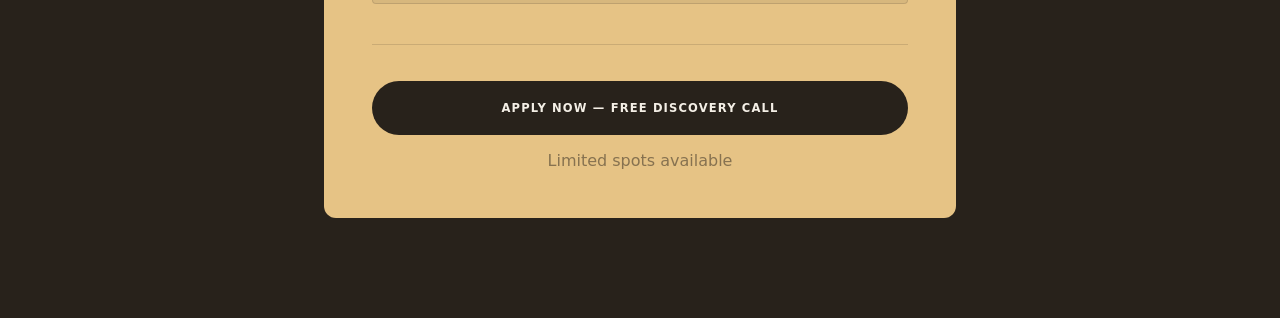
==== commit 59490e9f: "Adopt Northstar design language across site Adds a shared northstar.css stylesheet, linked from ever" ====
--- a/apply.html
+++ b/apply.html
@@ -306,6 +306,7 @@
   .hero-h1{font-size:clamp(1.9rem,8vw,2.8rem);}
 }
 </style>
+<link rel="stylesheet" href="northstar.css">
 </head>
 <body>
 <div class="page">
--- a/northstar.css
+++ b/northstar.css
@@ -0,0 +1,243 @@
+/* ============================================================
+   northstar.css
+   Northstar (joinnorthstar.co) design moves layered onto the
+   Joel Bryant identity. Loaded after each page's own <style>
+   block so these rules cascade as the final layer.
+   ============================================================ */
+
+/* Heavy SF Pro for the new sans-bold display headlines.
+   Registered here so every page can use it without editing each
+   per-page font-face block. */
+@font-face {
+  font-family: 'SF Pro Display';
+  src: url('fonts/SFProDisplay-Heavy.woff2') format('woff2');
+  font-weight: 800;
+  font-style: normal;
+  font-display: swap;
+}
+@font-face {
+  font-family: 'SF Pro Display';
+  src: url('fonts/SFProDisplay-Bold.woff2') format('woff2');
+  font-weight: 700;
+  font-style: normal;
+  font-display: swap;
+}
+
+/* ── 1. Atmospheric vignette on dark sections ──
+   Northstar's deep cocoa background isn't flat — there's a faint
+   amber halo at the top and a soft darkening at the corners. We
+   replace the flat dark fill on each dark section with a layered
+   gradient that reads as the same colour but feels lit. */
+.cd, .timeline, .portfolio, .inquire,
+.work-tabs, .work-entry, .brand-work {
+  background:
+    radial-gradient(ellipse 90% 55% at 50% -10%, rgba(230,195,133,0.07), transparent 65%),
+    radial-gradient(ellipse 90% 65% at 50% 110%, rgba(0,0,0,0.28), transparent 60%),
+    var(--bg) !important;
+}
+.learn-transition {
+  background:
+    radial-gradient(ellipse 90% 55% at 50% -10%, rgba(230,195,133,0.06), transparent 65%),
+    var(--bg2) !important;
+}
+/* Same warm-glow treatment for the body itself, so single-section
+   pages (apply.html, landing.html) inherit the atmosphere. */
+body {
+  background:
+    radial-gradient(ellipse 80% 55% at 50% 0%, rgba(230,195,133,0.05), transparent 60%),
+    var(--bg);
+}
+
+/* ── 2. Pill-shaped section eyebrow tags ──
+   Northstar's signature "THE 12-WEEK JOURNEY" capsule. Gold border,
+   dark interior with a faint amber inner glow. Replaces the plain
+   uppercase eyebrow text used throughout the site. */
+.tag-label,
+.tag-label-light,
+.proj-type,
+.proj-section-label,
+.frames-label,
+.cta-eyebrow,
+.hero-eyebrow,
+.tag {
+  display: inline-flex !important;
+  align-items: center;
+  gap: 0 !important;
+  padding: 9px 20px 8px !important;
+  border: 1px solid rgba(230,195,133,0.4) !important;
+  background:
+    radial-gradient(ellipse at center, rgba(230,195,133,0.12), transparent 75%),
+    rgba(40,34,27,0.6) !important;
+  color: var(--gold) !important;
+  border-radius: 999px !important;
+  font-family: var(--sans) !important;
+  font-size: 0.62rem !important;
+  font-weight: 700 !important;
+  letter-spacing: 0.16em !important;
+  text-transform: uppercase !important;
+  box-shadow:
+    0 0 28px rgba(230,195,133,0.12),
+    inset 0 0 0 1px rgba(230,195,133,0.05) !important;
+  width: auto !important;
+  margin-bottom: 28px;
+  text-decoration: none;
+}
+.tag-label::before,
+.tag-label-light::before,
+.proj-type::before,
+.proj-section-label::before,
+.frames-label::before,
+.cta-eyebrow::before,
+.hero-eyebrow::before,
+.tag::before {
+  content: none !important;
+  display: none !important;
+}
+/* Hero eyebrow sits on photography — slightly stronger fill */
+.hero-eyebrow {
+  background:
+    radial-gradient(ellipse at center, rgba(230,195,133,0.16), transparent 75%),
+    rgba(20,15,10,0.6) !important;
+  border-color: rgba(230,195,133,0.5) !important;
+}
+/* Eyebrows on cream sections need inverted contrast */
+.about .tag-label,
+.about2 .tag-label,
+.fw .tag-label,
+.lt-inner .tag-label {
+  background:
+    radial-gradient(ellipse at center, rgba(160,120,48,0.10), transparent 75%),
+    rgba(40,34,27,0.06) !important;
+  border-color: rgba(160,120,48,0.45) !important;
+  color: var(--amber) !important;
+}
+
+/* ── 3. Northstar headline treatment ──
+   The signature move: bold sans-serif for the body of the headline
+   with a serif italic accent word in gold ("The Northstar Cohort.").
+   We flip the listed display headlines from Canela to SF Pro Heavy
+   while letting any <em> child render as italic Canela in gold. */
+.about-headline,
+.about2-headline,
+.wt-headline,
+.fw-headline,
+.lt-headline,
+.inquire-headline,
+.work-entry-headline,
+.tl-cta-heading,
+.tl-headline,
+.cd-headline,
+.portfolio-headline,
+.t-headline,
+.lanes-headline,
+.who-headline,
+.tr-headline,
+.fy-headline,
+.pr-headline {
+  font-family: var(--sans) !important;
+  font-weight: 800 !important;
+  letter-spacing: -0.025em !important;
+  line-height: 1.04 !important;
+}
+.about-headline em,
+.about2-headline em,
+.wt-headline em,
+.fw-headline em,
+.lt-headline em,
+.inquire-headline em,
+.work-entry-headline em,
+.tl-cta-heading em,
+.tl-headline em,
+.cd-headline em,
+.portfolio-headline em,
+.t-headline em,
+.lanes-headline em,
+.who-headline em,
+.tr-headline em,
+.fy-headline em,
+.pr-headline em {
+  font-family: var(--serif) !important;
+  font-weight: 400 !important;
+  font-style: italic !important;
+  letter-spacing: -0.005em !important;
+}
+/* On cream-background headlines, the italic accent uses the warmer
+   amber rather than gold — matches Northstar's rust-orange italic
+   tone seen on its cream "There's never been more opportunity" panel. */
+.about-headline em,
+.about2-headline em,
+.fw-headline em {
+  color: var(--amber) !important;
+}
+/* Dark-section headlines keep the brighter gold italic. */
+.wt-headline em,
+.lt-headline em,
+.inquire-headline em,
+.work-entry-headline em,
+.tl-headline em,
+.cd-headline em,
+.portfolio-headline em,
+.t-headline em,
+.lanes-headline em,
+.who-headline em,
+.tr-headline em,
+.fy-headline em,
+.pr-headline em,
+.tl-cta-heading em {
+  color: var(--gold) !important;
+}
+
+/* ── 4. Glowing gold-bordered card ──
+   Northstar's "Master the art." / "Build the business." comparison
+   cards: dark interior, amber inner glow, hairline gold border that
+   intensifies on hover. We retrofit it onto the two-door work entry
+   on the home page and expose it as a utility for future use. */
+.ns-glow-card,
+.work-door {
+  background:
+    radial-gradient(ellipse 100% 80% at 50% 50%, rgba(230,195,133,0.08), transparent 70%),
+    rgba(40,34,27,0.7) !important;
+  border: 1px solid rgba(230,195,133,0.35) !important;
+  border-radius: 16px !important;
+  box-shadow:
+    0 0 40px rgba(230,195,133,0.08),
+    inset 0 0 0 1px rgba(230,195,133,0.04) !important;
+  transition: border-color 0.4s ease, box-shadow 0.4s ease, transform 0.4s ease !important;
+}
+.ns-glow-card:hover,
+.work-door:hover {
+  border-color: rgba(230,195,133,0.65) !important;
+  box-shadow:
+    0 0 60px rgba(230,195,133,0.20),
+    inset 0 0 0 1px rgba(230,195,133,0.08) !important;
+  transform: translateY(-2px);
+}
+/* The work-doors container previously relied on a shared 1px gap
+   to fake an internal border. Let the glow cards breathe instead. */
+.work-doors {
+  background: transparent !important;
+  border: none !important;
+  gap: 20px !important;
+}
+/* Soften the existing "Primary focus" badge so it doesn't fight the
+   new glowing pill aesthetic. */
+.work-door-primary::after {
+  border-radius: 999px !important;
+  background: rgba(40,34,27,0.7) !important;
+}
+
+/* ── 5. Cream-pill APPLY-style nav button ──
+   Match Northstar's APPLY NOW button: solid cream pill, dark text. */
+.nav-cta {
+  background: var(--cream) !important;
+  color: #28221b !important;
+  border-color: var(--cream) !important;
+  font-weight: 700 !important;
+  box-shadow: 0 2px 14px rgba(0,0,0,0.18);
+  transition: transform 0.2s ease, box-shadow 0.2s ease, background 0.2s ease !important;
+}
+.nav-cta:hover {
+  background: #fff !important;
+  transform: translateY(-1px);
+  box-shadow: 0 4px 20px rgba(0,0,0,0.28);
+}
